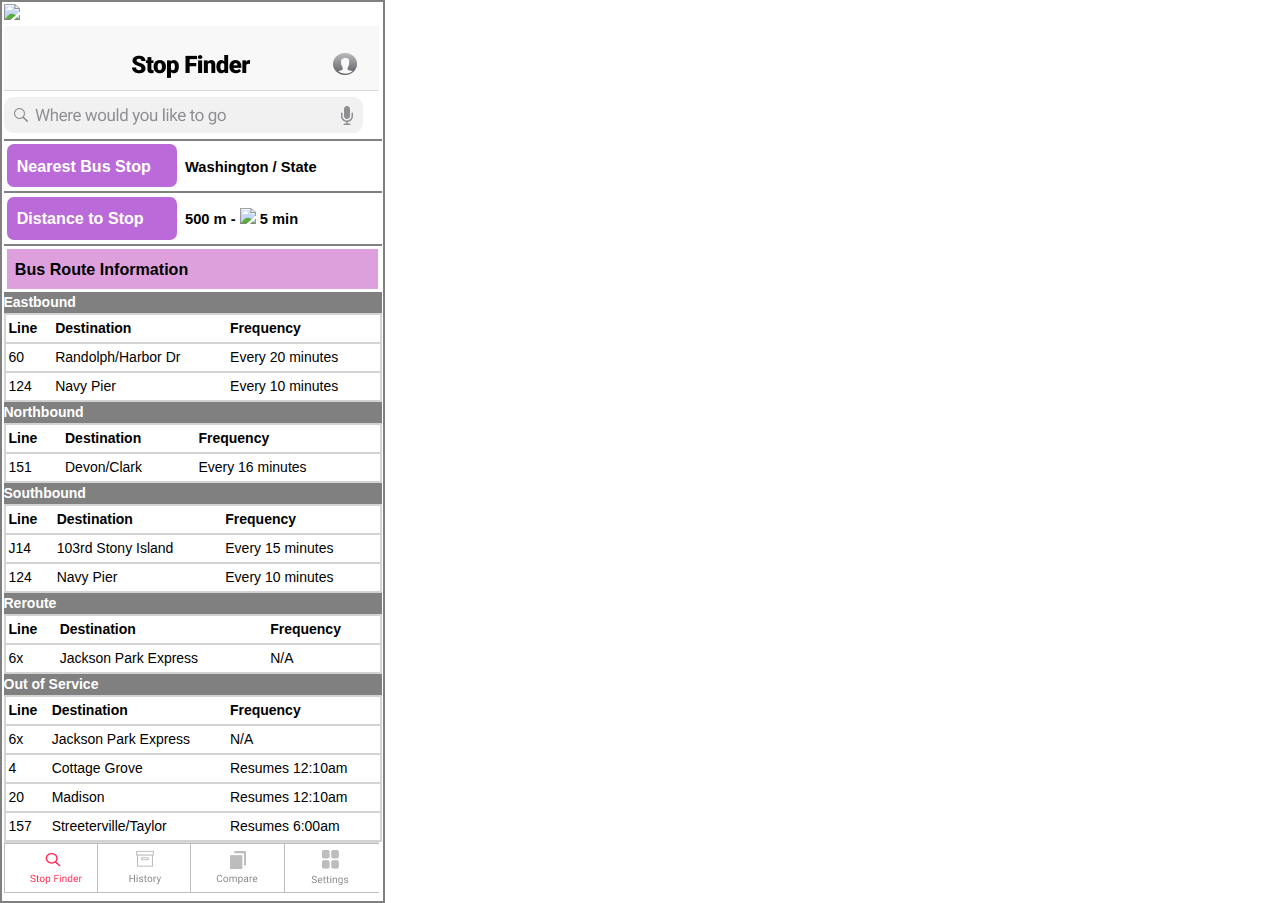
==== index.html @ 582089d1 "Add files via upload" ====
<!DOCTYPE html>
<html>
  <head>
    <meta charset="utf-8">
    <title></title>
    <link rel="stylesheet" href="css/reset.css">
    <link rel="stylesheet" href="css/style.css">
  </head>
  <body>

<section class="container">

<div class= "statusbar image">
<img src="images/statusbar.png">  
</div>

<div class= "stopfinder image">
<img src="images/stopFinder-Header.png">    
</div>

<div class= "searchbar image">
<img src="images/searchField.png">    
</div>
 
<div class =  "busStopInfo">

<div class = "stopLabel">
<h1>Nearest Bus Stop</h1>
</div>

<div class = "stopLocation">
<h3>Washington / State </h3>
</div>

</div>

<div class =  "distanceInfo">

<div class = "distanceLabel">
<h1>Distance to Stop</h1>
</div>

<div class = "distance">
<h3>500 m -
 <img src="images/walking-Icon.png">
5 min</h3>
</div>

</div>

<div class = "busRoutes">
<h1>Bus Route Information</h1>
</div> 
       

<div class="direction-data">
Eastbound
</div>
          <div class="route data">
<table style="width:100%">
  <tr>
    <th>Line</th>
    <th>Destination</th>
    <th>Frequency</th>
  </tr>
  <tr>
    <td>60</td>
    <td>Randolph/Harbor Dr</td>
    <td>Every 20 minutes</td>
  </tr>
  <tr>
    <td>124</td>
    <td>Navy Pier</td>
    <td>Every 10 minutes</td>
  </tr>
</table>
</div>

<div class="direction-data">
Northbound
</div>
<div class="route data">
<table style="width:100%">
  <tr>
    <th>Line</th>
    <th>Destination</th>
    <th>Frequency</th>
  </tr>
  <tr>
    <td>151</td>
    <td>Devon/Clark</td>
    <td>Every 16 minutes</td>
  </tr>
</table>
</div>

<div class="direction-data">
Southbound
</div>
<div class="route data">
<table style="width:100%">
  <tr>
    <th>Line</th>
    <th>Destination</th>
    <th>Frequency</th>
  </tr>
  <tr>
    <td>J14</td>
    <td>103rd Stony Island</td>
    <td>Every 15 minutes</td>
  </tr>
  <tr>
    <td>124</td>
    <td>Navy Pier</td>
    <td>Every 10 minutes</td>
  </tr>
</table>
</div>

<div class="direction-data">
Reroute
</div>
<div class="route data">
<table style="width:100%">
  <tr>
    <th>Line</th>
    <th>Destination</th>
    <th>Frequency</th>
  </tr>
  <tr>
    <td>6x</td>
    <td>Jackson Park Express</td>
    <td>N/A</td>
  </tr>
</table>
</div>

<div class="direction-data">
Out of Service
</div>
<div class="route data">
<table style="width:100%">
  <tr>
    <th>Line</th>
    <th>Destination</th>
    <th>Frequency</th>
  </tr>
  <tr>
    <td>6x</td>
    <td>Jackson Park Express</td>
    <td>N/A</td>
  </tr>
  <tr>
    <td>4</td>
    <td>Cottage Grove</td>
    <td>Resumes 12:10am</td>
  </tr>
  <tr>
    <td>20</td>
    <td>Madison</td>
    <td>Resumes 12:10am</td>
  </tr>
  <tr>
    <td>157</td>
    <td>Streeterville/Taylor</td>
    <td>Resumes 6:00am</td>
  </tr>
</table>

</div>
<div class = "toolbar">
<img src="images/toolbar.png">    
</div>

</section>

  </body>
</html>
---- css/style.css ----
/**changing box-sizing to border-box***/
*, *:before, *:after {
  box-sizing: border-box;
}

body {
  line-height: 1.5;
  font-family: sans-serif;
  font-size: 14px;
}

blockquote, q {
  quotes: none;
}

blockquote:before, blockquote:after,
q:before, q:after {
  content: '';
  content: none;
}

table {
  border-collapse: collapse;
  border-spacing: 0;
}

..image {
    position: relative;
    width: 375px;
}
.statusbar {
    z-index: 0;
}

.stopfinder {
    z-index: 1;
}

.searchbar {
    z-index: 2;
}


.container {
  border: 2px solid grey;
Padding: 1.5px;
  width: 385px; 
  float: left;
}

.direction-data {
 Font-weight: bold;
Color: white;
Background-color: grey;
}

th, td {
  padding: 3px;
  text-align: left;  
} 

tr {
border: 2px solid #d3d3d3;
}

th {
    Font-weight: bold;
}

.busRoutes {
background-color: #DDA0DD;
padding: 2%;
Margin: 1%;
}

.stopLabel, .distanceLabel {
background-color: #BB6BD9;
Width: 45%;
Margin: 1%;
color: white;
padding: 2.5%;
Border-radius: 7px;
}

.stopLabel, .stopLocation {
    Display:inline-block;
}

.distanceLabel, .distance {
    Display: inline-block;
}

.stopLocation, .distance {
    Font-weight: bold;
}
.busStopInfo {
    Border-top: 2px solid grey;
Border-bottom: 2px solid grey;
}

.distanceInfo {
    Border-bottom: 2px solid grey;
}

h1{
font-size: 115%;
font-weight: bold;
}

h3 {
font-size: 105%;
line-height: 90%;
}
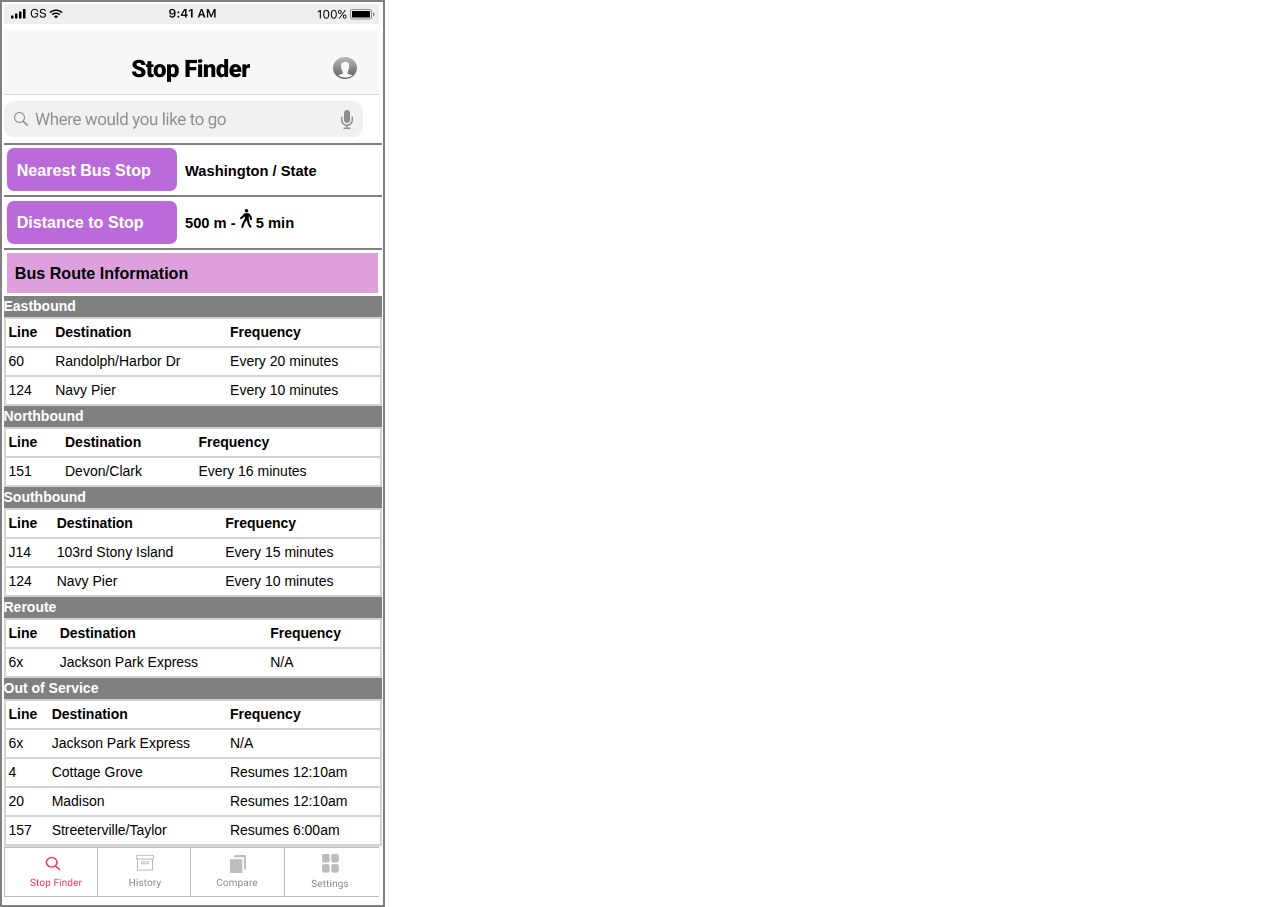
==== commit 060326e4: "Update index.html" ====
--- a/index.html
+++ b/index.html
@@ -11,7 +11,7 @@
 <section class="container">
 
 <div class= "statusbar image">
-<img src="images/statusbar.png">  
+<img src="images/Statusbar.png">  
 </div>
 
 <div class= "stopfinder image">
@@ -42,7 +42,7 @@
 
 <div class = "distance">
 <h3>500 m -
- <img src="images/walking-Icon.png">
+ <img src="images/walking-icon.png">
 5 min</h3>
 </div>
 
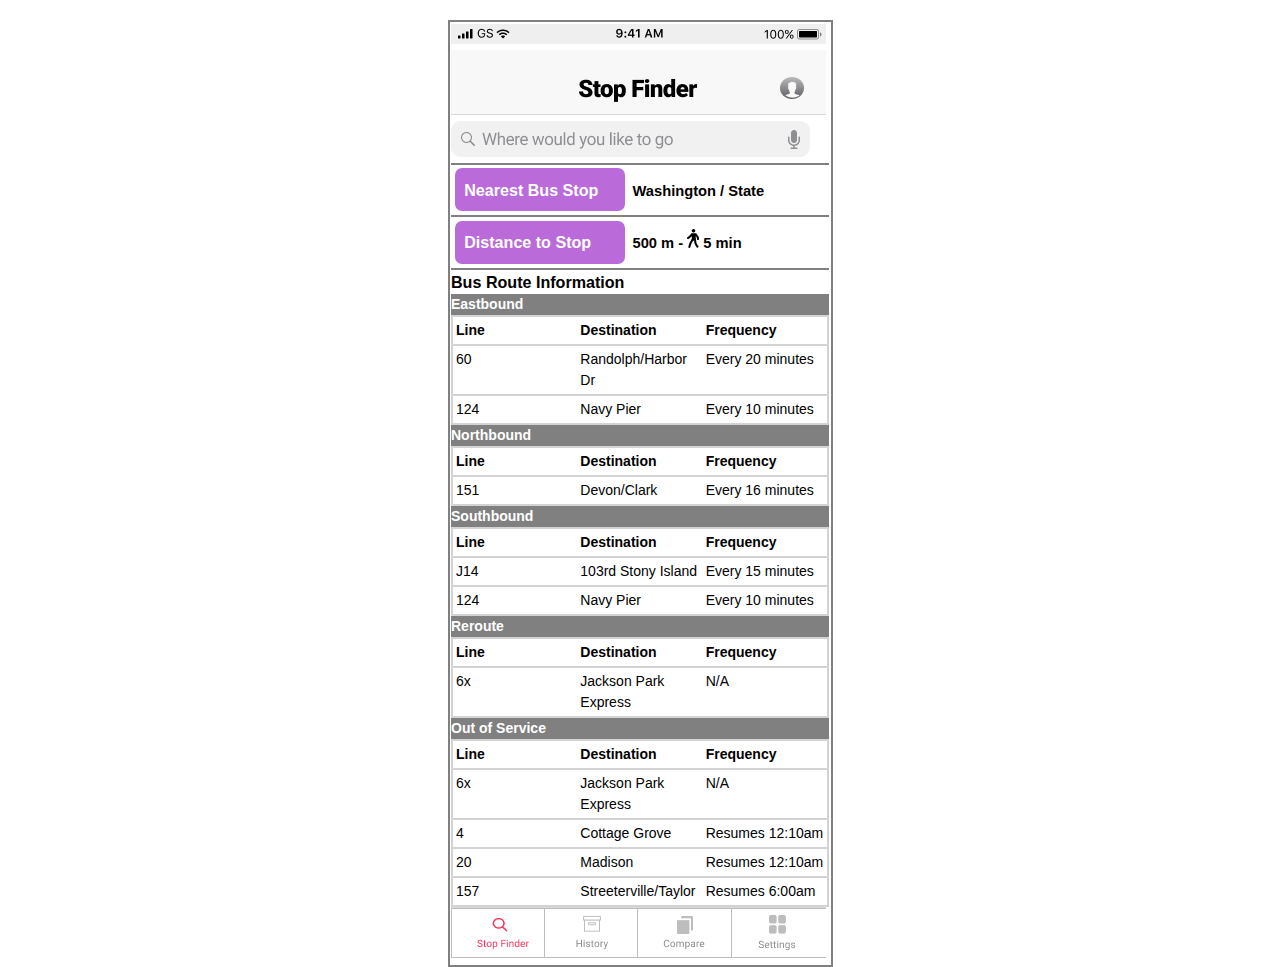
==== commit 3b95606e: "Update index.html" ====
--- a/index.html
+++ b/index.html
@@ -1,182 +1,181 @@
 <!DOCTYPE html>
 <html>
   <head>
-    <meta charset="utf-8">
-    <title></title>
-    <link rel="stylesheet" href="css/reset.css">
-    <link rel="stylesheet" href="css/style.css">
+	<meta charset="utf-8">
+	<title></title>
+	<link rel="stylesheet" href="css/reset.css">
+	<link rel="stylesheet" href="css/style.css">
   </head>
   <body>
 
 <section class="container">
+<header>
+<nav>
+<div class= "statusbar image">
+<img src="images/Statusbar.png"> 
+</div>
+<div class= "stopfinder image">
+<img src="images/stopFinder-Header.png">	
+</div>
+<div class= "searchbar image">
+<img src="images/searchField.png">	
+</div>
+ </nav>
+</header>
 
-<div class= "statusbar image">
-<img src="images/Statusbar.png">  
-</div>
-
-<div class= "stopfinder image">
-<img src="images/stopFinder-Header.png">    
-</div>
-
-<div class= "searchbar image">
-<img src="images/searchField.png">    
-</div>
- 
-<div class =  "busStopInfo">
-
+<section class =  "busStopInfo">
 <div class = "stopLabel">
 <h1>Nearest Bus Stop</h1>
 </div>
-
 <div class = "stopLocation">
 <h3>Washington / State </h3>
 </div>
+</section>
 
-</div>
-
-<div class =  "distanceInfo">
-
+<section class =  "distanceInfo">
 <div class = "distanceLabel">
 <h1>Distance to Stop</h1>
 </div>
-
 <div class = "distance">
 <h3>500 m -
- <img src="images/walking-icon.png">
+ 		<img src="images/walking-icon.png">
 5 min</h3>
 </div>
+</section>
 
-</div>
+<section class = “busRouteDetails”
 
 <div class = "busRoutes">
 <h1>Bus Route Information</h1>
-</div> 
-       
-
+</div>
+   	
 <div class="direction-data">
 Eastbound
 </div>
-          <div class="route data">
+      	
+<section class="route data">
 <table style="width:100%">
   <tr>
-    <th>Line</th>
-    <th>Destination</th>
-    <th>Frequency</th>
+				<th>Line</th>
+				<th>Destination</th>
+				<th>Frequency</th>
   </tr>
   <tr>
-    <td>60</td>
-    <td>Randolph/Harbor Dr</td>
-    <td>Every 20 minutes</td>
+				<td>60</td>
+				<td>Randolph/Harbor Dr</td>
+	<td>Every 20 minutes</td>
   </tr>
   <tr>
-    <td>124</td>
-    <td>Navy Pier</td>
-    <td>Every 10 minutes</td>
+	<td>124</td>
+				<td>Navy Pier</td>
+				<td>Every 10 minutes</td>
   </tr>
 </table>
-</div>
+</section>
 
 <div class="direction-data">
 Northbound
 </div>
-<div class="route data">
+
+<section class="route data">
 <table style="width:100%">
   <tr>
-    <th>Line</th>
-    <th>Destination</th>
-    <th>Frequency</th>
+				<th>Line</th>
+				<th>Destination</th>
+	<th>Frequency</th>
   </tr>
   <tr>
-    <td>151</td>
-    <td>Devon/Clark</td>
-    <td>Every 16 minutes</td>
+				<td>151</td>
+				<td>Devon/Clark</td>
+				<td>Every 16 minutes</td>
   </tr>
+
 </table>
-</div>
+</section>
 
 <div class="direction-data">
 Southbound
 </div>
-<div class="route data">
+
+<section class="route data">
 <table style="width:100%">
-  <tr>
-    <th>Line</th>
-    <th>Destination</th>
-    <th>Frequency</th>
+ 			 <tr>
+				<th>Line</th>
+				<th>Destination</th>
+				<th>Frequency</th>
   </tr>
   <tr>
-    <td>J14</td>
-    <td>103rd Stony Island</td>
-    <td>Every 15 minutes</td>
+				<td>J14</td>
+				<td>103rd Stony Island</td>
+				<td>Every 15 minutes</td>
   </tr>
   <tr>
-    <td>124</td>
-    <td>Navy Pier</td>
-    <td>Every 10 minutes</td>
+				<td>124</td>
+				<td>Navy Pier</td>
+				<td>Every 10 minutes</td>
   </tr>
+
 </table>
-</div>
+</section>
 
 <div class="direction-data">
 Reroute
 </div>
-<div class="route data">
+
+<section class="route data">
 <table style="width:100%">
-  <tr>
-    <th>Line</th>
-    <th>Destination</th>
-    <th>Frequency</th>
+<tr>
+				<th>Line</th>
+				<th>Destination</th>
+				<th>Frequency</th>
   </tr>
   <tr>
-    <td>6x</td>
-    <td>Jackson Park Express</td>
-    <td>N/A</td>
-  </tr>
+				<td>6x</td>
+				<td>Jackson Park Express</td>
+				<td>N/A</td>
+</tr>
 </table>
-</div>
+</section>
 
 <div class="direction-data">
 Out of Service
 </div>
-<div class="route data">
+
+<section class="route data">
 <table style="width:100%">
   <tr>
-    <th>Line</th>
-    <th>Destination</th>
-    <th>Frequency</th>
-  </tr>
-  <tr>
-    <td>6x</td>
-    <td>Jackson Park Express</td>
-    <td>N/A</td>
-  </tr>
-  <tr>
-    <td>4</td>
-    <td>Cottage Grove</td>
-    <td>Resumes 12:10am</td>
-  </tr>
-  <tr>
-    <td>20</td>
-    <td>Madison</td>
-    <td>Resumes 12:10am</td>
-  </tr>
-  <tr>
-    <td>157</td>
-    <td>Streeterville/Taylor</td>
-    <td>Resumes 6:00am</td>
-  </tr>
+				<th>Line</th>
+				<th>Destination</th>
+				<th>Frequency</th>
+ 			 </tr>
+<tr>
+				<td>6x</td>
+				<td>Jackson Park Express</td>
+				<td>N/A</td>
+</tr>
+<tr>
+				<td>4</td>
+	<td>Cottage Grove</td>
+				<td>Resumes 12:10am</td>
+</tr>
+ <tr>
+	<td>20</td>
+				<td>Madison</td>
+				<td>Resumes 12:10am</td>
+</tr>
+<tr>
+	<td>157</td>
+				<td>Streeterville/Taylor</td>
+	<td>Resumes 6:00am</td>
+  			</tr>
 </table>
+</section>
 
-</div>
-<div class = "toolbar">
-<img src="images/toolbar.png">    
-</div>
+
+<nav class = "toolbar">
+<img src="images/toolbar.png">	
+</nav>
 
 </section>
-
-  </body>
+ </body>
 </html>
-
-
-
-
--- a/css/style.css
+++ b/css/style.css
@@ -20,32 +20,34 @@
 }
 
 table {
-  border-collapse: collapse;
-  border-spacing: 0;
+border-collapse: collapse;
+border-spacing: 0;
+Table-layout: fixed;
 }
 
-..image {
-    position: relative;
-    width: 375px;
+.image {
+	position: relative;
+	width: 375px;
 }
 .statusbar {
-    z-index: 0;
+	z-index: 0;
 }
 
 .stopfinder {
-    z-index: 1;
+	z-index: 1;
 }
 
 .searchbar {
-    z-index: 2;
+	z-index: 2;
 }
 
 
 .container {
   border: 2px solid grey;
-Padding: 1.5px;
   width: 385px; 
-  float: left;
+margin: 20px auto 0 auto;
+  padding: 1.5px;
+
 }
 
 .direction-data {
@@ -64,7 +66,7 @@
 }
 
 th {
-    Font-weight: bold;
+	Font-weight: bold;
 }
 
 .busRoutes {
@@ -83,23 +85,23 @@
 }
 
 .stopLabel, .stopLocation {
-    Display:inline-block;
+	Display:inline-block;
 }
 
 .distanceLabel, .distance {
-    Display: inline-block;
+	Display: inline-block;
 }
 
 .stopLocation, .distance {
-    Font-weight: bold;
+	Font-weight: bold;
 }
 .busStopInfo {
-    Border-top: 2px solid grey;
+	Border-top: 2px solid grey;
 Border-bottom: 2px solid grey;
 }
 
 .distanceInfo {
-    Border-bottom: 2px solid grey;
+	Border-bottom: 2px solid grey;
 }
 
 h1{
@@ -111,8 +113,3 @@
 font-size: 105%;
 line-height: 90%;
 }
-
-
-
-
-
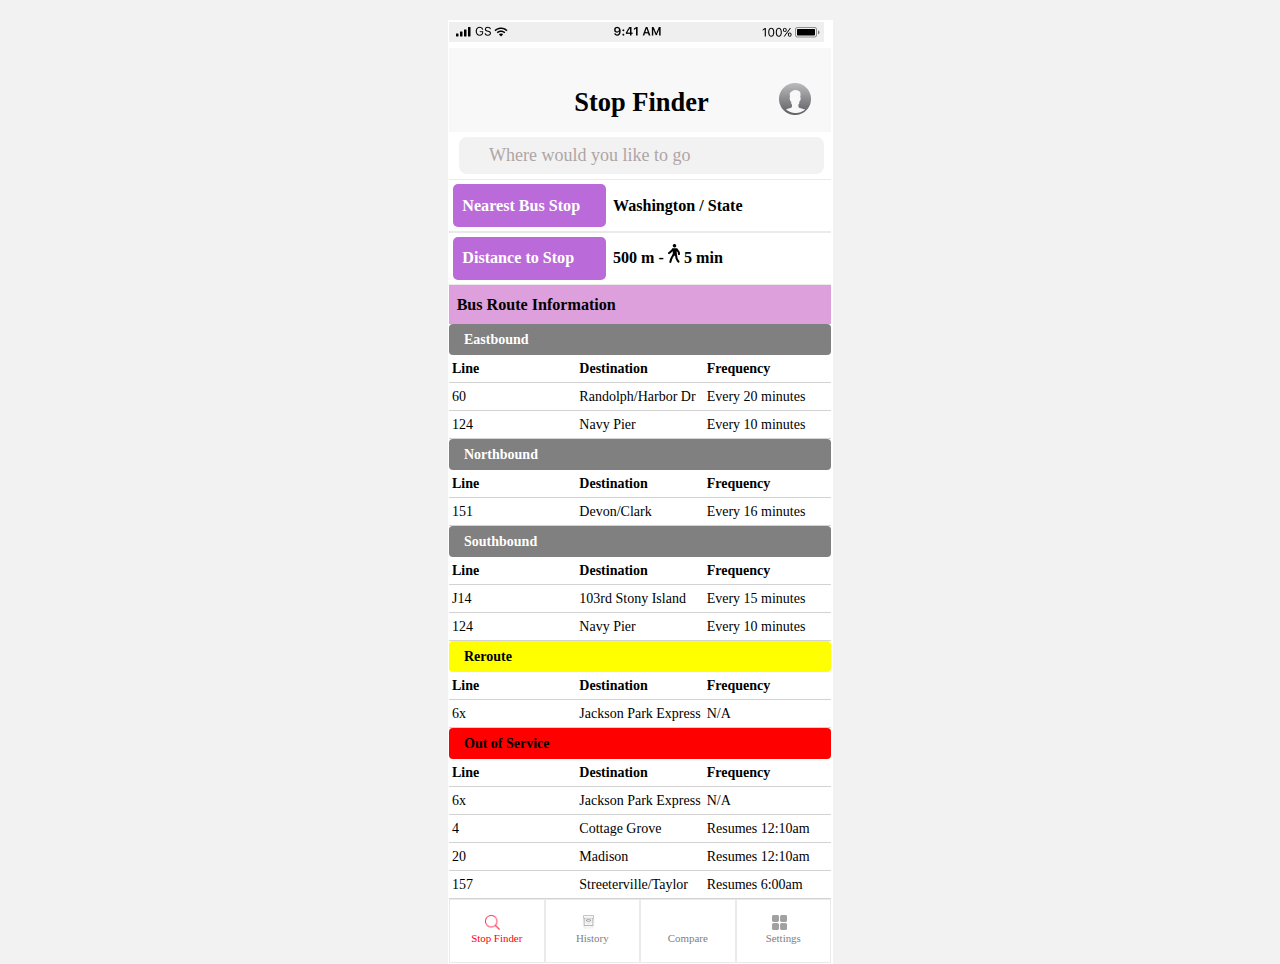
==== commit bd6728cd: "Update index.html" ====
--- a/index.html
+++ b/index.html
@@ -1,34 +1,42 @@
 <!DOCTYPE html>
 <html>
   <head>
-	<meta charset="utf-8">
-	<title></title>
-	<link rel="stylesheet" href="css/reset.css">
-	<link rel="stylesheet" href="css/style.css">
+    <meta charset="utf-8">
+    <link rel="stylesheet" href="css/reset.css">
+    <link rel="stylesheet" href="css/style.css">
+<link rel="stylesheet" 
+href="https://fonts.googleapis.com/css?family=Roboto">
+
   </head>
   <body>
-
 <section class="container">
 <header>
 <nav>
 <div class= "statusbar image">
-<img src="images/Statusbar.png"> 
-</div>
-<div class= "stopfinder image">
-<img src="images/stopFinder-Header.png">	
-</div>
-<div class= "searchbar image">
-<img src="images/searchField.png">	
-</div>
+<img src="images/Statusbar.png">
+</div><!--
+
+--><section class= "stopfinder">
+<h1>Stop Finder <div class  = "user"> <img src="images/Userpic.png"> </div></h1>
+</section>
+
+<section class= "searchbar">
+    
+<form action="/action_page.php">    
+<input type="text" id="search" value="Where would you like to go">
+</section>
+
  </nav>
+
 </header>
 
 <section class =  "busStopInfo">
 <div class = "stopLabel">
 <h1>Nearest Bus Stop</h1>
 </div>
+
 <div class = "stopLocation">
-<h3>Washington / State </h3>
+<h1>Washington / State </h1>
 </div>
 </section>
 
@@ -36,146 +44,152 @@
 <div class = "distanceLabel">
 <h1>Distance to Stop</h1>
 </div>
+
 <div class = "distance">
-<h3>500 m -
- 		<img src="images/walking-icon.png">
-5 min</h3>
+<h1>500 m -
+                 <img src="images/walking-icon.png">
+5 min</h1>
 </div>
+
 </section>
 
-<section class = “busRouteDetails”
+<section id  = "busRoute">
 
-<div class = "busRoutes">
 <h1>Bus Route Information</h1>
-</div>
-   	
-<div class="direction-data">
+</section>
+       
+<div class="direction">
 Eastbound
 </div>
-      	
+          
 <section class="route data">
 <table style="width:100%">
-  <tr>
-				<th>Line</th>
-				<th>Destination</th>
-				<th>Frequency</th>
-  </tr>
-  <tr>
-				<td>60</td>
-				<td>Randolph/Harbor Dr</td>
-	<td>Every 20 minutes</td>
-  </tr>
-  <tr>
-	<td>124</td>
-				<td>Navy Pier</td>
-				<td>Every 10 minutes</td>
-  </tr>
+          <tr>
+                    <th>Line</th>
+                    <th>Destination</th>
+                    <th>Frequency</th>
+          </tr>
+<tr>
+                    <td>60</td>
+                    <td>Randolph/Harbor Dr</td>
+            <td>Every 20 minutes</td>
+</tr>
+
+<tr>
+            <td>124</td>
+                    <td>Navy Pier</td>
+                    <td>Every 10 minutes</td>
+</tr>
 </table>
 </section>
 
-<div class="direction-data">
+<div class="direction">
 Northbound
 </div>
 
 <section class="route data">
 <table style="width:100%">
-  <tr>
-				<th>Line</th>
-				<th>Destination</th>
-	<th>Frequency</th>
-  </tr>
-  <tr>
-				<td>151</td>
-				<td>Devon/Clark</td>
-				<td>Every 16 minutes</td>
-  </tr>
+<tr>
+                <th>Line</th>
+                <th>Destination</th>
+        <th>Frequency</th>
+      </tr>
+
+<tr>
+                <td>151</td>
+                <td>Devon/Clark</td>
+                <td>Every 16 minutes</td>
+</tr>
 
 </table>
 </section>
 
-<div class="direction-data">
+<div class="direction">
 Southbound
 </div>
-
 <section class="route data">
 <table style="width:100%">
- 			 <tr>
-				<th>Line</th>
-				<th>Destination</th>
-				<th>Frequency</th>
+              <tr>
+                <th>Line</th>
+                <th>Destination</th>
+                <th>Frequency</th>
   </tr>
   <tr>
-				<td>J14</td>
-				<td>103rd Stony Island</td>
-				<td>Every 15 minutes</td>
+                <td>J14</td>
+                <td>103rd Stony Island</td>
+                <td>Every 15 minutes</td>
   </tr>
   <tr>
-				<td>124</td>
-				<td>Navy Pier</td>
-				<td>Every 10 minutes</td>
+                <td>124</td>
+                <td>Navy Pier</td>
+                <td>Every 10 minutes</td>
   </tr>
-
 </table>
 </section>
 
-<div class="direction-data">
+<div class="direction reroute">
 Reroute
 </div>
 
 <section class="route data">
 <table style="width:100%">
 <tr>
-				<th>Line</th>
-				<th>Destination</th>
-				<th>Frequency</th>
+                <th>Line</th>
+                <th>Destination</th>
+                <th>Frequency</th>
   </tr>
-  <tr>
-				<td>6x</td>
-				<td>Jackson Park Express</td>
-				<td>N/A</td>
+      <tr>
+                <td>6x</td>
+                <td>Jackson Park Express</td>
+                <td>N/A</td>
 </tr>
 </table>
 </section>
 
-<div class="direction-data">
+<div class="direction out">
 Out of Service
 </div>
 
 <section class="route data">
 <table style="width:100%">
-  <tr>
-				<th>Line</th>
-				<th>Destination</th>
-				<th>Frequency</th>
- 			 </tr>
 <tr>
-				<td>6x</td>
-				<td>Jackson Park Express</td>
-				<td>N/A</td>
+                <th>Line</th>
+                <th>Destination</th>
+                <th>Frequency</th>
+              </tr>
+<tr>
+                <td>6x</td>
+                <td>Jackson Park Express</td>
+                <td>N/A</td>
 </tr>
 <tr>
-				<td>4</td>
-	<td>Cottage Grove</td>
-				<td>Resumes 12:10am</td>
+                <td>4</td>
+        <td>Cottage Grove</td>
+                <td>Resumes 12:10am</td>
 </tr>
  <tr>
-	<td>20</td>
-				<td>Madison</td>
-				<td>Resumes 12:10am</td>
+        <td>20</td>
+                <td>Madison</td>
+                <td>Resumes 12:10am</td>
 </tr>
 <tr>
-	<td>157</td>
-				<td>Streeterville/Taylor</td>
-	<td>Resumes 6:00am</td>
-  			</tr>
+        <td>157</td>
+                <td>Streeterville/Taylor</td>
+        <td>Resumes 6:00am</td>
+              </tr>
 </table>
 </section>
 
-
 <nav class = "toolbar">
-<img src="images/toolbar.png">	
+<div class= "stop icon"> 
+<img src="images/redsearch.png"> Stop Finder</div><!--
+--><div class = "history icon">
+<img src="images/history.png">History</div><!--
+--><div class = "compare icon">
+<img src="images/compare.png">Compare</div><!--
+--><div class = "settings icon">
+<img src="images/settings.png">Settings</div>    
 </nav>
 
-</section>
  </body>
 </html>
--- a/css/style.css
+++ b/css/style.css
@@ -2,15 +2,15 @@
 *, *:before, *:after {
   box-sizing: border-box;
 }
-
 body {
-  line-height: 1.5;
-  font-family: sans-serif;
-  font-size: 14px;
+line-height: 1.5;
+font-family: ‘Roboto’,serif;
+font-size: 14px;
+Background-color: #F2F2F2;
 }
 
 blockquote, q {
-  quotes: none;
+quotes: none;
 }
 
 blockquote:before, blockquote:after,
@@ -19,92 +19,139 @@
   content: none;
 }
 
-table {
+Table, td , th {
 border-collapse: collapse;
 border-spacing: 0;
 Table-layout: fixed;
 }
 
-.image {
-	position: relative;
-	width: 375px;
-}
-.statusbar {
-	z-index: 0;
+
+
+.stopfinder {
+Font-size: 23px;
+Text-align: center;
+Background-color: #F8F8F8;
+Font-weight: bold;
+Padding: 35px 0px 10px 0px;
 }
 
-.stopfinder {
-	z-index: 1;
+
+
+Input {
+width: 365px;
+Border-radius: 8px;
+Background-color: #f2f2f2;
+Padding: 8px;
+Color: #afa5a5;
+font-family: ‘Roboto’,serif;
+Font-size: 18px;
+Border: 0px solid;
+Margin-left: 10px;
+padding-left:30px;
+
+}
+
+input:focus {
+    outline:none;
 }
 
 .searchbar {
-	z-index: 2;
+    margin-top: 5px;
+margin-bottom: 5px;
+Border-color: white;
+}
+
+#search {
+    Background-image: url("images/seach");
+}
+
+.user {
+Float: right;
+Margin-right: 20px;
+}
+
+.container {
+width: 385px;
+margin: 20px auto 0 auto;
+padding: 1.5px;
+Background-color: white;
+Border: 5%;
+Border-color: white;
+}
+
+#busRoute {
+background-color: #DDA0DD;
+padding: 2%;
+Font-weight: normal;
+}
+
+.direction {
+Font-weight: bold;
+Color: white;
+Background-color: grey;
+Border-radius: 4px;
+padding: 5px 0px 5px 15px;
+}
+
+.out {
+Font-weight: bold;
+Color: black;
+Background-color: red;
+Border-radius: 4px;
+padding: 5px 0px 5px 15px;
+}
+
+.reroute {
+Font-weight: bold;
+Color: black;
+Background-color: yellow;
+Border-radius: 4px;
+padding: 5px 0px 5px 15px;
+}
+
+th, td {
+padding: 3px;
+text-align: left; 
+}
+
+tr {
+border-bottom: 1px solid #d3d3d3;
+}
+
+th {
+Font-weight: bold;
 }
 
 
-.container {
-  border: 2px solid grey;
-  width: 385px; 
-margin: 20px auto 0 auto;
-  padding: 1.5px;
-
-}
-
-.direction-data {
- Font-weight: bold;
-Color: white;
-Background-color: grey;
-}
-
-th, td {
-  padding: 3px;
-  text-align: left;  
-} 
-
-tr {
-border: 2px solid #d3d3d3;
-}
-
-th {
-	Font-weight: bold;
-}
-
-.busRoutes {
-background-color: #DDA0DD;
-padding: 2%;
-Margin: 1%;
-}
-
 .stopLabel, .distanceLabel {
 background-color: #BB6BD9;
-Width: 45%;
+Width: 40%;
 Margin: 1%;
 color: white;
 padding: 2.5%;
-Border-radius: 7px;
+Border-radius: 5px;
 }
 
-.stopLabel, .stopLocation {
-	Display:inline-block;
-}
 
-.distanceLabel, .distance {
-	Display: inline-block;
+.distanceLabel, .distance, .stopLabel, .stopLocation  {
+     Display: inline-block;
 }
 
 .stopLocation, .distance {
-	Font-weight: bold;
-}
-.busStopInfo {
-	Border-top: 2px solid grey;
-Border-bottom: 2px solid grey;
+Font-weight: bold;
+Text-align: center;
 }
 
+.busStopInfo {
+Border-top: 1px solid #EAEAEA;
+Border-bottom: 1px solid #EAEAEA;
+}
 .distanceInfo {
-	Border-bottom: 2px solid grey;
+Border-top: 1px solid #EAEAEA;
+Border-bottom: 1px solid #EAEAEA;
 }
 
-h1{
+H1{
 font-size: 115%;
 font-weight: bold;
 }
@@ -113,3 +160,33 @@
 font-size: 105%;
 line-height: 90%;
 }
+
+
+.icon {
+Width: 25%;
+Padding: 15px;
+Display: inline-block;
+Text-align: center;
+font-size: 78%;
+Border:  1px solid #EAEAEA;
+Margin: 0px auto;
+}
+
+.stop {
+Color: red;
+}
+
+.history, .compare, .settings {
+Color: gray;
+}
+
+.toolbar Img {
+    Display: block;
+height: 15px;
+width: 15px;
+Margin-left: 20px;
+}
+
+.stopfinder h1 {
+Margin-left: 55px;    
+}
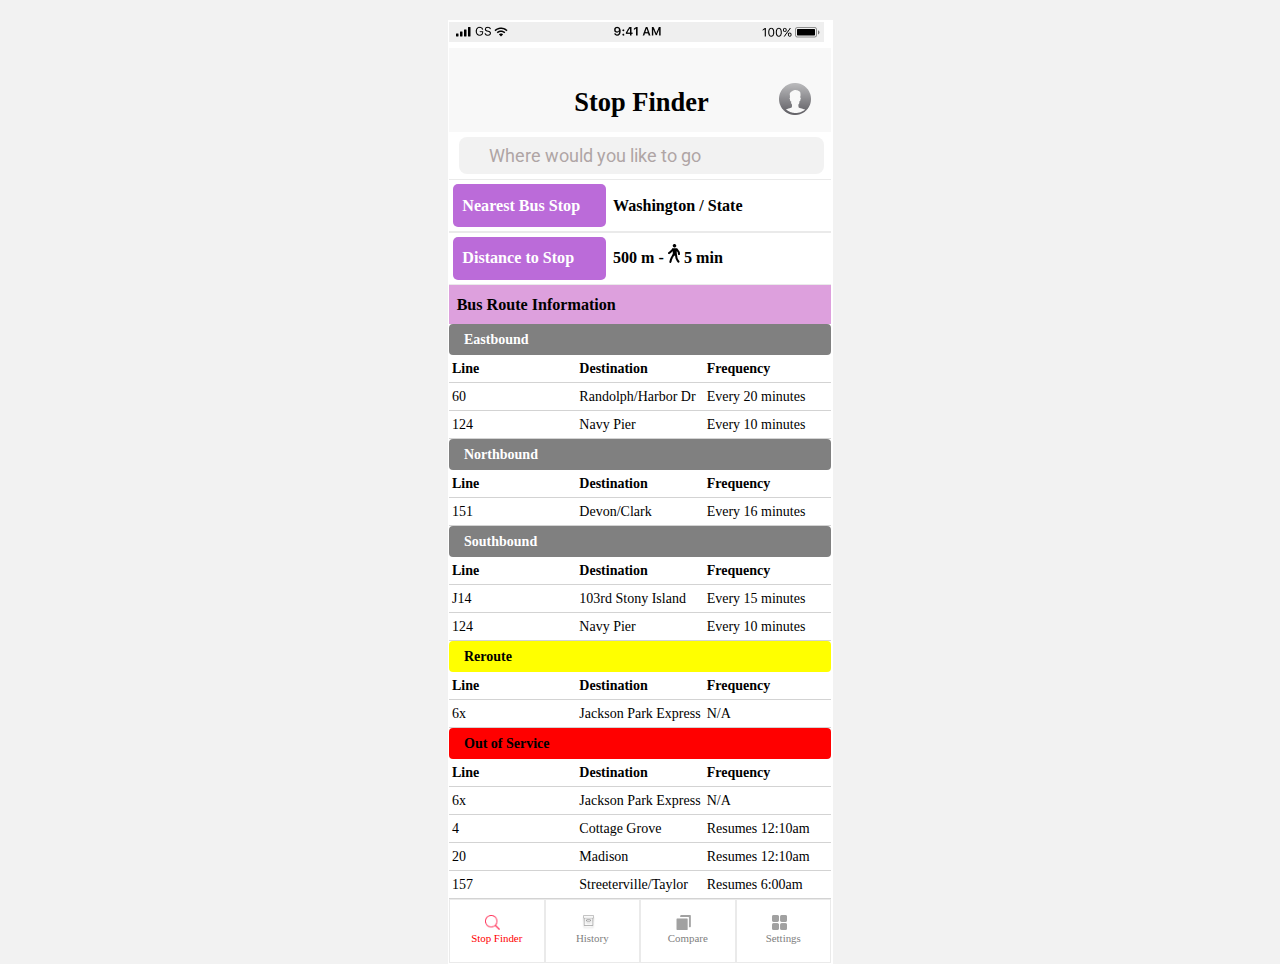
==== commit 292df20e: "Update index.html" ====
--- a/index.html
+++ b/index.html
@@ -1,195 +1,217 @@
 <!DOCTYPE html>
 <html>
   <head>
-    <meta charset="utf-8">
-    <link rel="stylesheet" href="css/reset.css">
-    <link rel="stylesheet" href="css/style.css">
-<link rel="stylesheet" 
-href="https://fonts.googleapis.com/css?family=Roboto">
-
+	<meta charset="utf-8">
+	<link rel="stylesheet" href="css/reset.css">
+	<link rel="stylesheet" href="css/style.css">
+	<link rel="stylesheet" 
+		href="https://fonts.googleapis.com/css?family=Roboto">
   </head>
-  <body>
+
+<body>
 <section class="container">
-<header>
-<nav>
-<div class= "statusbar image">
-<img src="images/Statusbar.png">
-</div><!--
-
---><section class= "stopfinder">
-<h1>Stop Finder <div class  = "user"> <img src="images/Userpic.png"> </div></h1>
-</section>
+	<header>
+	<nav>
+	<div class= "statusbar image">
+		<img src="images/Statusbar.png">
+	</div><!--
+
+	--><section class= "stopfinder">
+		<h1>Stop Finder <div class  = "user"> <img src="images/Userpic.png"> </div></h1>
+	</section>
 
 <section class= "searchbar">
-    
-<form action="/action_page.php">    
-<input type="text" id="search" value="Where would you like to go">
-</section>
-
- </nav>
-
+	
+	<form action="/action_page.php">	
+	<input type="text" id="search" value="Where would you like to go">
+</section>
+
+</nav>
 </header>
 
 <section class =  "busStopInfo">
-<div class = "stopLabel">
-<h1>Nearest Bus Stop</h1>
-</div>
-
-<div class = "stopLocation">
-<h1>Washington / State </h1>
-</div>
+	<div class = "stopLabel">
+		<h1>Nearest Bus Stop</h1>
+	</div>
+
+	<div class = "stopLocation">
+		<h1>Washington / State </h1>
+	</div>
 </section>
 
 <section class =  "distanceInfo">
-<div class = "distanceLabel">
-<h1>Distance to Stop</h1>
-</div>
-
-<div class = "distance">
-<h1>500 m -
-                 <img src="images/walking-icon.png">
-5 min</h1>
-</div>
+	<div class = "distanceLabel">
+		<h1>Distance to Stop</h1>
+	</div>
+
+	<div class = "distance">
+		<h1>500 m -
+     			<img src="images/walking-icon.png">
+		5 min</h1>
+	</div>
 
 </section>
 
 <section id  = "busRoute">
-
-<h1>Bus Route Information</h1>
-</section>
-       
+	<h1>Bus Route Information</h1>
+</section>
+   	
 <div class="direction">
-Eastbound
-</div>
-          
-<section class="route data">
-<table style="width:100%">
-          <tr>
-                    <th>Line</th>
-                    <th>Destination</th>
-                    <th>Frequency</th>
-          </tr>
-<tr>
-                    <td>60</td>
-                    <td>Randolph/Harbor Dr</td>
-            <td>Every 20 minutes</td>
-</tr>
-
-<tr>
-            <td>124</td>
-                    <td>Navy Pier</td>
-                    <td>Every 10 minutes</td>
-</tr>
+	Eastbound
+</div>
+      	
+<section class="route data">
+	<table style="width:100%">
+  		<h2>
+			<tr>
+            			<th>Line</th>
+            			<th>Destination</th>
+            			<th>Frequency</th>
+  			</tr>
+		</h2>
+		<h3>
+			<tr>
+            			<td>60</td>
+            			<td>Randolph/Harbor Dr</td>
+				<td>Every 20 minutes</td>
+			</tr>
+
+			<tr>
+				<td>124</td>
+            			<td>Navy Pier</td>
+            			<td>Every 10 minutes</td>
+			</tr>
+		</h3>
+	</table>
+</section>
+
+<div class="direction">
+	Northbound
+</div>
+
+<section class="route data">
+	<table style="width:100%">
+	<h2>
+		<tr>
+            		<th>Line</th>
+            		<th>Destination</th>
+			<th>Frequency</th>
+  		</tr>
+	</h2>
+	<h3>
+		<tr>
+            		<td>151</td>
+            		<td>Devon/Clark</td>
+            		<td>Every 16 minutes</td>
+		</tr>
+
+	</h3>
 </table>
 </section>
 
 <div class="direction">
-Northbound
-</div>
-
-<section class="route data">
-<table style="width:100%">
-<tr>
-                <th>Line</th>
-                <th>Destination</th>
-        <th>Frequency</th>
-      </tr>
-
-<tr>
-                <td>151</td>
-                <td>Devon/Clark</td>
-                <td>Every 16 minutes</td>
-</tr>
-
-</table>
-</section>
-
-<div class="direction">
-Southbound
-</div>
-<section class="route data">
-<table style="width:100%">
-              <tr>
-                <th>Line</th>
-                <th>Destination</th>
-                <th>Frequency</th>
-  </tr>
-  <tr>
-                <td>J14</td>
-                <td>103rd Stony Island</td>
-                <td>Every 15 minutes</td>
-  </tr>
-  <tr>
-                <td>124</td>
-                <td>Navy Pier</td>
-                <td>Every 10 minutes</td>
-  </tr>
-</table>
+	Southbound
+</div>
+
+<section class="route data">
+	<table style="width:100%">
+          	<h2>
+			<tr>
+            			<th>Line</th>
+            			<th>Destination</th>
+            			<th>Frequency</th>
+	 		</tr>
+		</h2>
+		<h3>
+			<tr>
+            			<td>J14</td>
+            			<td>103rd Stony Island</td>
+            			<td>Every 15 minutes</td>
+  			</tr>
+	  		<tr>
+        	    		<td>124</td>
+            			<td>Navy Pier</td>
+            			<td>Every 10 minutes</td>
+			</tr>
+		</h3>
+
+	</table>
 </section>
 
 <div class="direction reroute">
-Reroute
-</div>
-
-<section class="route data">
-<table style="width:100%">
-<tr>
-                <th>Line</th>
-                <th>Destination</th>
-                <th>Frequency</th>
-  </tr>
-      <tr>
-                <td>6x</td>
-                <td>Jackson Park Express</td>
-                <td>N/A</td>
-</tr>
-</table>
+	Reroute
+</div>
+
+<section class="route data">
+	<table style="width:100%">
+		<h2>
+			<tr>
+            			<th>Line</th>
+            			<th>Destination</th>
+            			<th>Frequency</th>
+			</tr>
+		</h2>
+	  	<h3>
+			<tr>
+            			<td>6x</td>
+            			<td>Jackson Park Express</td>
+   	         		<td>N/A</td>
+		</tr>
+		</h3>
+	</table>
 </section>
 
 <div class="direction out">
-Out of Service
-</div>
-
-<section class="route data">
-<table style="width:100%">
-<tr>
-                <th>Line</th>
-                <th>Destination</th>
-                <th>Frequency</th>
-              </tr>
-<tr>
-                <td>6x</td>
-                <td>Jackson Park Express</td>
-                <td>N/A</td>
-</tr>
-<tr>
-                <td>4</td>
-        <td>Cottage Grove</td>
-                <td>Resumes 12:10am</td>
-</tr>
- <tr>
-        <td>20</td>
-                <td>Madison</td>
-                <td>Resumes 12:10am</td>
-</tr>
-<tr>
-        <td>157</td>
-                <td>Streeterville/Taylor</td>
-        <td>Resumes 6:00am</td>
-              </tr>
-</table>
-</section>
-
-<nav class = "toolbar">
-<div class= "stop icon"> 
-<img src="images/redsearch.png"> Stop Finder</div><!--
---><div class = "history icon">
-<img src="images/history.png">History</div><!--
---><div class = "compare icon">
-<img src="images/compare.png">Compare</div><!--
---><div class = "settings icon">
-<img src="images/settings.png">Settings</div>    
-</nav>
+	Out of Service
+</div>
+
+<section class="route data">
+	<table style="width:100%">
+		<h2>
+			<tr>
+            			<th>Line</th>
+            			<th>Destination</th>
+            			<th>Frequency</th>
+          		</tr>
+		</h2>
+		<h3>
+			<tr>
+            			<td>6x</td>
+            			<td>Jackson Park Express</td>
+            			<td>N/A</td>
+			</tr>
+
+			<tr>
+            			<td>4</td>
+				<td>Cottage Grove</td>
+            			<td>Resumes 12:10am</td>
+			</tr>
+
+			<tr>
+				<td>20</td>
+            			<td>Madison</td>
+            			<td>Resumes 12:10am</td>
+			</tr>
+
+			<tr>
+				<td>157</td>
+            			<td>Streeterville/Taylor</td>
+				<td>Resumes 6:00am</td>
+          		</tr>
+		</h3>
+	</table>
+</section>
+
+<ul class = "toolbar">
+	<li class= "stop icon"> 
+		<img src="images/redsearch.png"> Stop Finder</li><!--
+	--><li class = "history icon">
+		<img src="images/history.png">History</li><!--
+	--><li class = "compare icon">
+		<img src="images/compare.png">Compare</li><!--
+	--><li class = "settings icon">
+		<img src="images/settings.png">Settings</li>	
+</ul>
 
  </body>
 </html>
--- a/css/style.css
+++ b/css/style.css
@@ -43,7 +43,7 @@
 Background-color: #f2f2f2;
 Padding: 8px;
 Color: #afa5a5;
-font-family: ‘Roboto’,serif;
+font-family: 'Roboto',serif;
 Font-size: 18px;
 Border: 0px solid;
 Margin-left: 10px;
@@ -52,17 +52,13 @@
 }
 
 input:focus {
-    outline:none;
+	outline:none;
 }
 
 .searchbar {
-    margin-top: 5px;
+	margin-top: 5px;
 margin-bottom: 5px;
 Border-color: white;
-}
-
-#search {
-    Background-image: url("images/seach");
 }
 
 .user {
@@ -134,7 +130,7 @@
 
 
 .distanceLabel, .distance, .stopLabel, .stopLocation  {
-     Display: inline-block;
+ 	Display: inline-block;
 }
 
 .stopLocation, .distance {
@@ -181,12 +177,12 @@
 }
 
 .toolbar Img {
-    Display: block;
+	Display: block;
 height: 15px;
 width: 15px;
 Margin-left: 20px;
 }
 
 .stopfinder h1 {
-Margin-left: 55px;    
+Margin-left: 55px;	
 }
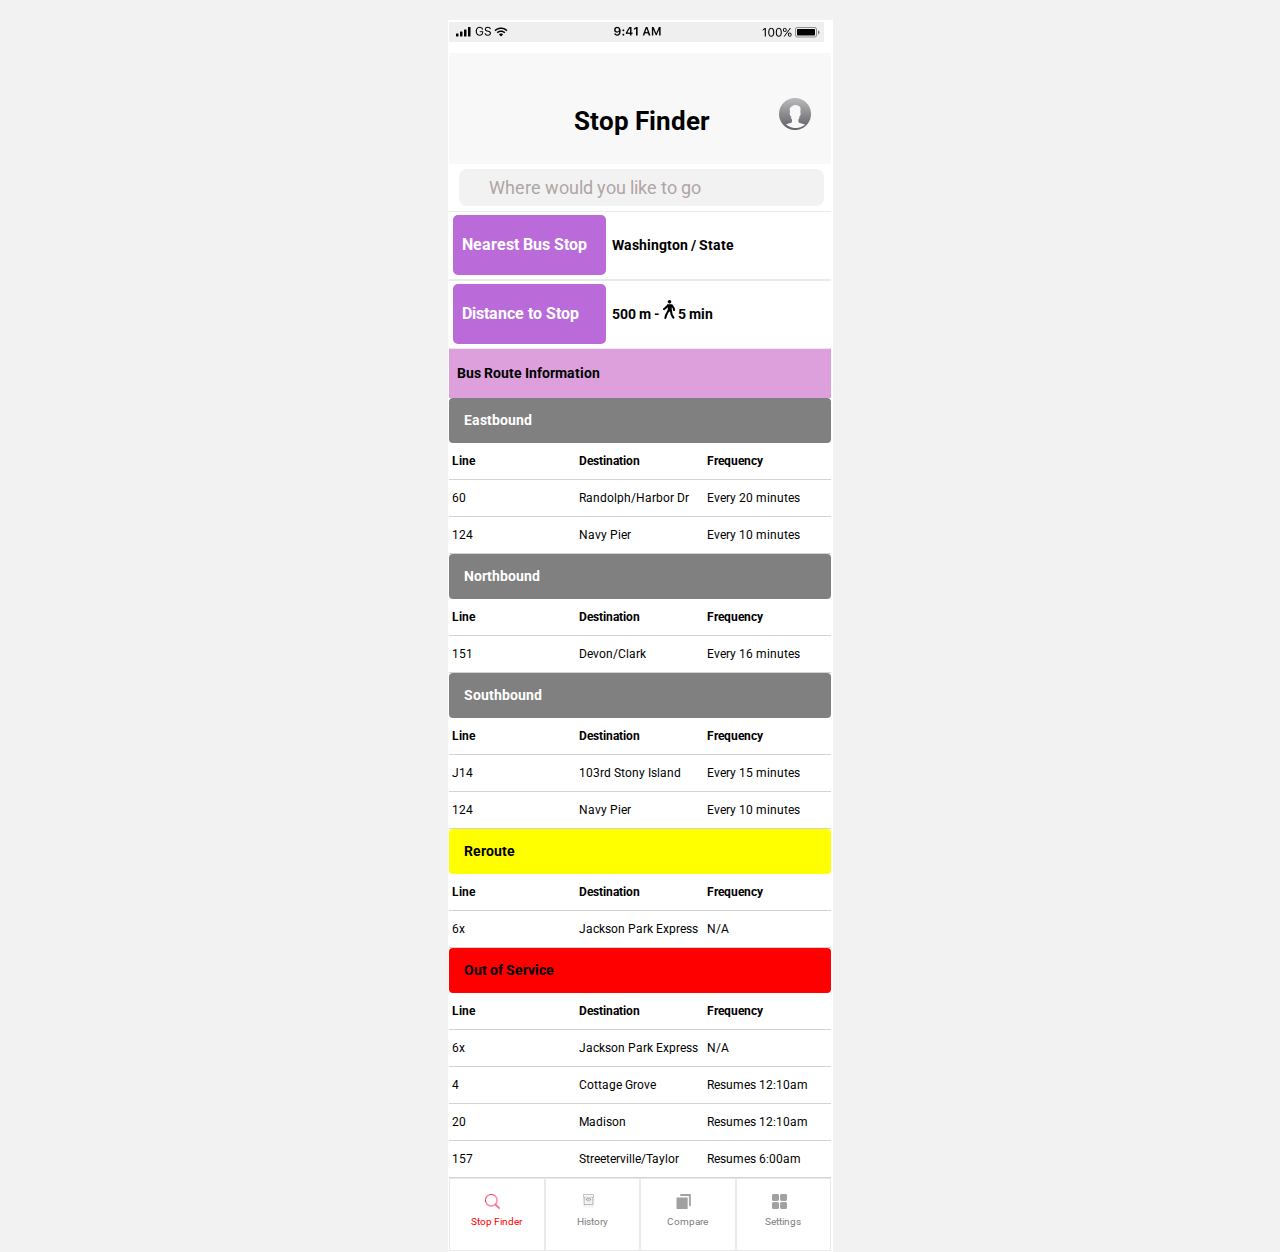
==== commit 18bf1ffa: "Update index.html" ====
--- a/index.html
+++ b/index.html
@@ -4,214 +4,218 @@
 	<meta charset="utf-8">
 	<link rel="stylesheet" href="css/reset.css">
 	<link rel="stylesheet" href="css/style.css">
-	<link rel="stylesheet" 
-		href="https://fonts.googleapis.com/css?family=Roboto">
+<link rel="stylesheet" 
+href="https://fonts.googleapis.com/css?family=Roboto">
+
   </head>
-
-<body>
+  <body>
 <section class="container">
-	<header>
-	<nav>
-	<div class= "statusbar image">
-		<img src="images/Statusbar.png">
-	</div><!--
-
-	--><section class= "stopfinder">
-		<h1>Stop Finder <div class  = "user"> <img src="images/Userpic.png"> </div></h1>
-	</section>
+<header>
+<nav>
+<div class= "statusbar">
+<img src="images/Statusbar.png">
+</div><!--
+
+--><section class= "stopfinder">
+<h1>Stop Finder <div class  = "user"> <img src="images/Userpic.png"> </div></h1>
+</section>
 
 <section class= "searchbar">
 	
-	<form action="/action_page.php">	
-	<input type="text" id="search" value="Where would you like to go">
-</section>
-
-</nav>
+<form action="/action_page.php">	
+<input type="text" id="search" value="Where would you like to go">
+</section>
+
+ </nav>
+
 </header>
 
 <section class =  "busStopInfo">
-	<div class = "stopLabel">
-		<h1>Nearest Bus Stop</h1>
-	</div>
-
-	<div class = "stopLocation">
-		<h1>Washington / State </h1>
-	</div>
+<div class = "stopLabel">
+<h1>Nearest Bus Stop</h1>
+</div>
+
+<div class = "stopLocation">
+<h1>Washington / State </h1>
+</div>
 </section>
 
 <section class =  "distanceInfo">
-	<div class = "distanceLabel">
-		<h1>Distance to Stop</h1>
-	</div>
-
-	<div class = "distance">
-		<h1>500 m -
+<div class = "distanceLabel">
+<h1>Distance to Stop</h1>
+</div>
+
+<div class = "distance">
+<h1>500 m -
      			<img src="images/walking-icon.png">
-		5 min</h1>
-	</div>
+5 min</h1>
+</div>
 
 </section>
 
 <section id  = "busRoute">
-	<h1>Bus Route Information</h1>
+
+<h1>Bus Route Information</h1>
 </section>
    	
 <div class="direction">
-	Eastbound
+Eastbound
 </div>
       	
 <section class="route data">
-	<table style="width:100%">
+<table style="width:100%">
   		<h2>
-			<tr>
+<tr>
             			<th>Line</th>
             			<th>Destination</th>
             			<th>Frequency</th>
   			</tr>
 		</h2>
-		<h3>
-			<tr>
+<h3>
+<tr>
             			<td>60</td>
             			<td>Randolph/Harbor Dr</td>
 				<td>Every 20 minutes</td>
-			</tr>
-
-			<tr>
+</tr>
+
+<tr>
 				<td>124</td>
             			<td>Navy Pier</td>
             			<td>Every 10 minutes</td>
-			</tr>
-		</h3>
-	</table>
+</tr>
+</h3>
+</table>
 </section>
 
 <div class="direction">
-	Northbound
-</div>
-
-<section class="route data">
-	<table style="width:100%">
-	<h2>
-		<tr>
+Northbound
+</div>
+
+<section class="route data">
+<table style="width:100%">
+<h2>
+<tr>
             		<th>Line</th>
             		<th>Destination</th>
 			<th>Frequency</th>
   		</tr>
-	</h2>
-	<h3>
-		<tr>
+</h2>
+<h3>
+<tr>
             		<td>151</td>
             		<td>Devon/Clark</td>
             		<td>Every 16 minutes</td>
-		</tr>
+</tr>
 
 	</h3>
 </table>
 </section>
 
 <div class="direction">
-	Southbound
-</div>
-
-<section class="route data">
-	<table style="width:100%">
+Southbound
+</div>
+
+<section class="route data">
+<table style="width:100%">
           	<h2>
-			<tr>
-            			<th>Line</th>
-            			<th>Destination</th>
-            			<th>Frequency</th>
-	 		</tr>
-		</h2>
-		<h3>
-			<tr>
-            			<td>J14</td>
-            			<td>103rd Stony Island</td>
-            			<td>Every 15 minutes</td>
-  			</tr>
-	  		<tr>
-        	    		<td>124</td>
-            			<td>Navy Pier</td>
-            			<td>Every 10 minutes</td>
-			</tr>
-		</h3>
-
-	</table>
+<tr>
+            		<th>Line</th>
+            		<th>Destination</th>
+            		<th>Frequency</th>
+ 		</tr>
+	</h2>
+<h3>
+<tr>
+            		<td>J14</td>
+            		<td>103rd Stony Island</td>
+            		<td>Every 15 minutes</td>
+  		</tr>
+  		<tr>
+            		<td>124</td>
+            		<td>Navy Pier</td>
+            		<td>Every 10 minutes</td>
+</tr>
+</h3>
+
+</table>
 </section>
 
 <div class="direction reroute">
-	Reroute
-</div>
-
-<section class="route data">
-	<table style="width:100%">
-		<h2>
-			<tr>
-            			<th>Line</th>
-            			<th>Destination</th>
-            			<th>Frequency</th>
-			</tr>
-		</h2>
-	  	<h3>
-			<tr>
-            			<td>6x</td>
-            			<td>Jackson Park Express</td>
-   	         		<td>N/A</td>
-		</tr>
-		</h3>
-	</table>
+Reroute
+</div>
+
+<section class="route data">
+<table style="width:100%">
+<h2>
+<tr>
+            		<th>Line</th>
+            		<th>Destination</th>
+            		<th>Frequency</th>
+</tr>
+</h2>
+  	<h3>
+<tr>
+            		<td>6x</td>
+            		<td>Jackson Park Express</td>
+            		<td>N/A</td>
+</tr>
+</h3>
+</table>
 </section>
 
 <div class="direction out">
-	Out of Service
-</div>
-
-<section class="route data">
-	<table style="width:100%">
-		<h2>
-			<tr>
-            			<th>Line</th>
-            			<th>Destination</th>
-            			<th>Frequency</th>
+Out of Service
+</div>
+
+<section class="route data">
+<table style="width:100%">
+<h2>
+<tr>
+            		<th>Line</th>
+            		<th>Destination</th>
+            		<th>Frequency</th>
           		</tr>
-		</h2>
-		<h3>
-			<tr>
-            			<td>6x</td>
-            			<td>Jackson Park Express</td>
-            			<td>N/A</td>
-			</tr>
-
-			<tr>
-            			<td>4</td>
-				<td>Cottage Grove</td>
-            			<td>Resumes 12:10am</td>
-			</tr>
-
-			<tr>
-				<td>20</td>
-            			<td>Madison</td>
-            			<td>Resumes 12:10am</td>
-			</tr>
-
-			<tr>
-				<td>157</td>
-            			<td>Streeterville/Taylor</td>
-				<td>Resumes 6:00am</td>
+</h2>
+<h3>
+<tr>
+            		<td>6x</td>
+            		<td>Jackson Park Express</td>
+            		<td>N/A</td>
+</tr>
+
+<tr>
+            		<td>4</td>
+			<td>Cottage Grove</td>
+            		<td>Resumes 12:10am</td>
+</tr>
+
+<tr>
+			<td>20</td>
+            		<td>Madison</td>
+            		<td>Resumes 12:10am</td>
+</tr>
+
+<tr>
+			<td>157</td>
+            		<td>Streeterville/Taylor</td>
+			<td>Resumes 6:00am</td>
           		</tr>
-		</h3>
-	</table>
+	</h3>
+</table>
 </section>
 
 <ul class = "toolbar">
-	<li class= "stop icon"> 
-		<img src="images/redsearch.png"> Stop Finder</li><!--
-	--><li class = "history icon">
-		<img src="images/history.png">History</li><!--
-	--><li class = "compare icon">
-		<img src="images/compare.png">Compare</li><!--
-	--><li class = "settings icon">
-		<img src="images/settings.png">Settings</li>	
+<li class= "stop icon"> 
+<img src="images/redsearch.png"> Stop Finder</li><!--
+--><li class = "history icon">
+<img src="images/history.png">History</li><!--
+--><li class = "compare icon">
+<img src="images/compare.png">Compare</li><!--
+--><li class = "settings icon">
+<img src="images/settings.png">Settings</li>	
 </ul>
+
+
 
  </body>
 </html>
--- a/css/style.css
+++ b/css/style.css
@@ -3,9 +3,9 @@
   box-sizing: border-box;
 }
 body {
-line-height: 1.5;
-font-family: ‘Roboto’,serif;
-font-size: 14px;
+line-height: 2.5;
+font-family: 'Roboto',serif;
+font-size: 12px;
 Background-color: #F2F2F2;
 }
 
@@ -35,7 +35,9 @@
 Padding: 35px 0px 10px 0px;
 }
 
-
+.statusbar {
+Width: 100%;
+}
 
 Input {
 width: 365px;
@@ -83,6 +85,7 @@
 
 .direction {
 Font-weight: bold;
+Font-size: 14px;
 Color: white;
 Background-color: grey;
 Border-radius: 4px;
@@ -121,6 +124,7 @@
 
 .stopLabel, .distanceLabel {
 background-color: #BB6BD9;
+Font-size: 14px;
 Width: 40%;
 Margin: 1%;
 color: white;
@@ -163,7 +167,7 @@
 Padding: 15px;
 Display: inline-block;
 Text-align: center;
-font-size: 78%;
+font-size: 85%;
 Border:  1px solid #EAEAEA;
 Margin: 0px auto;
 }
